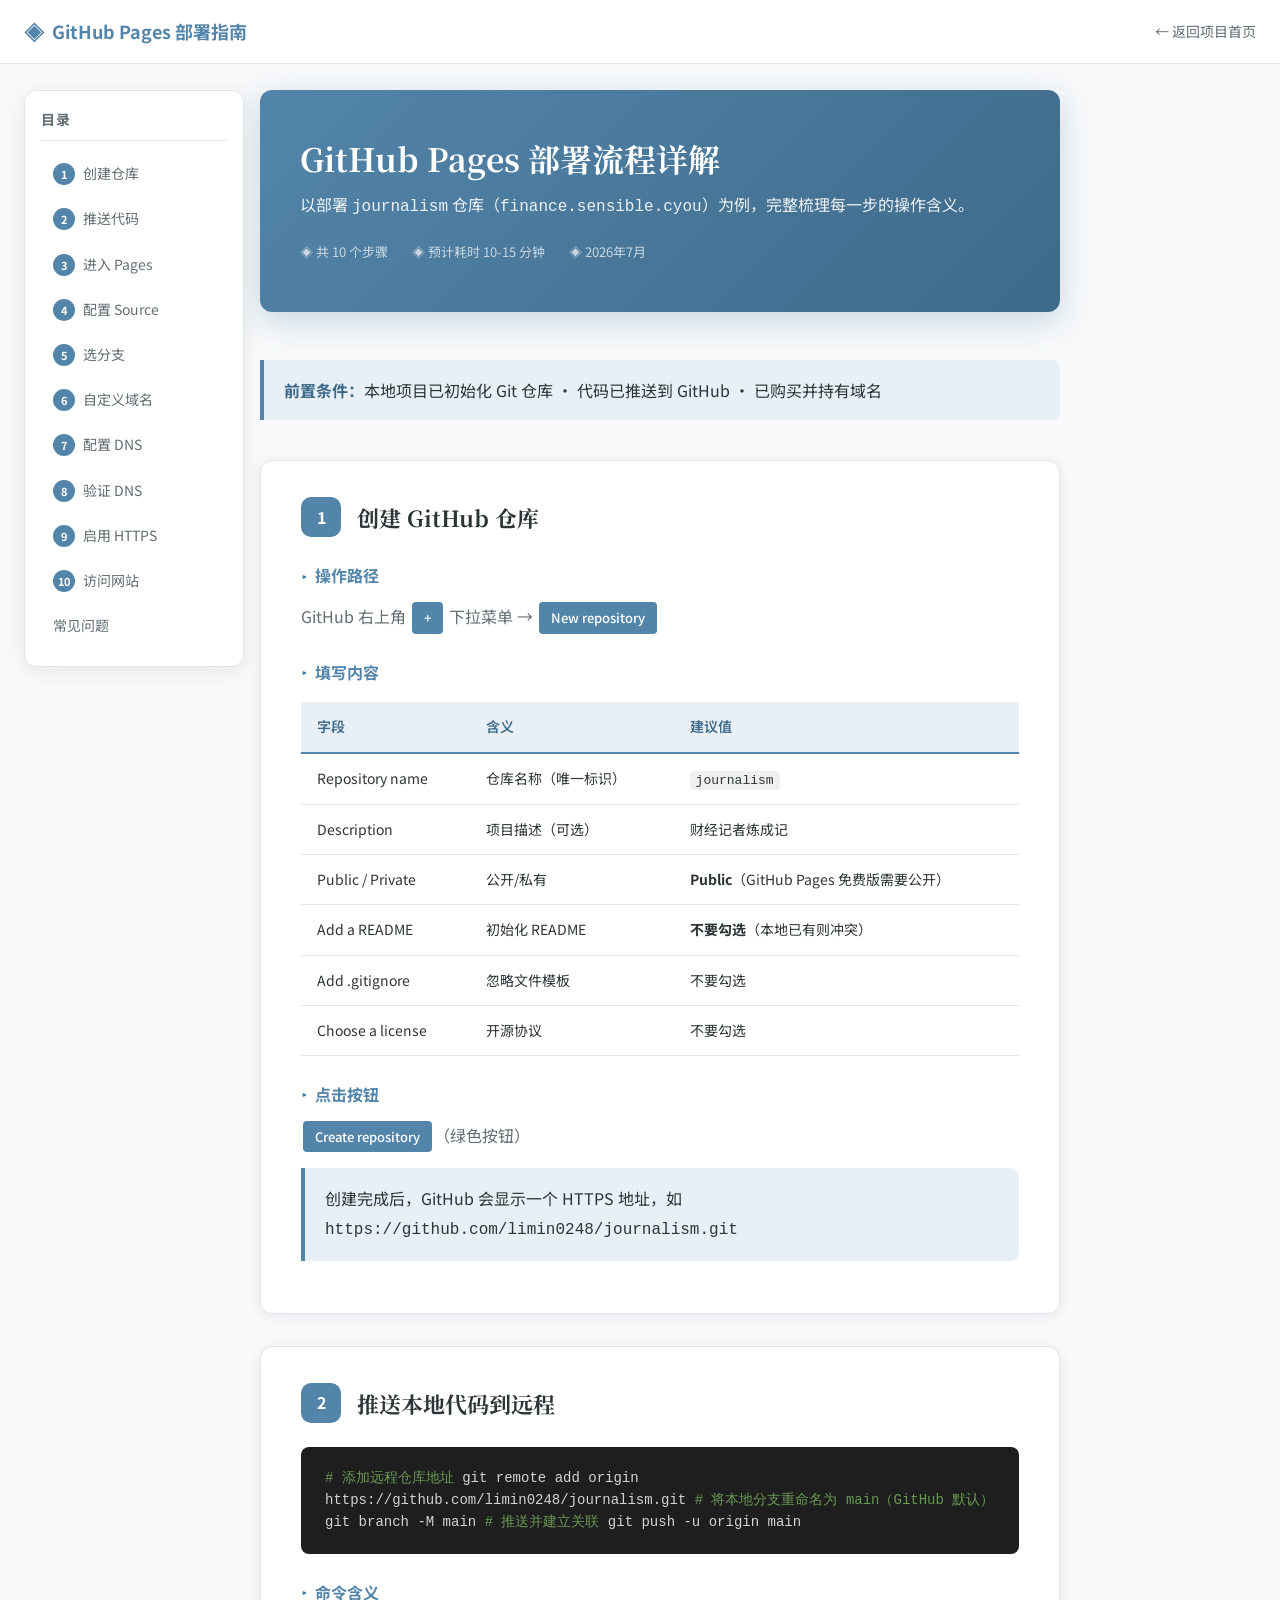
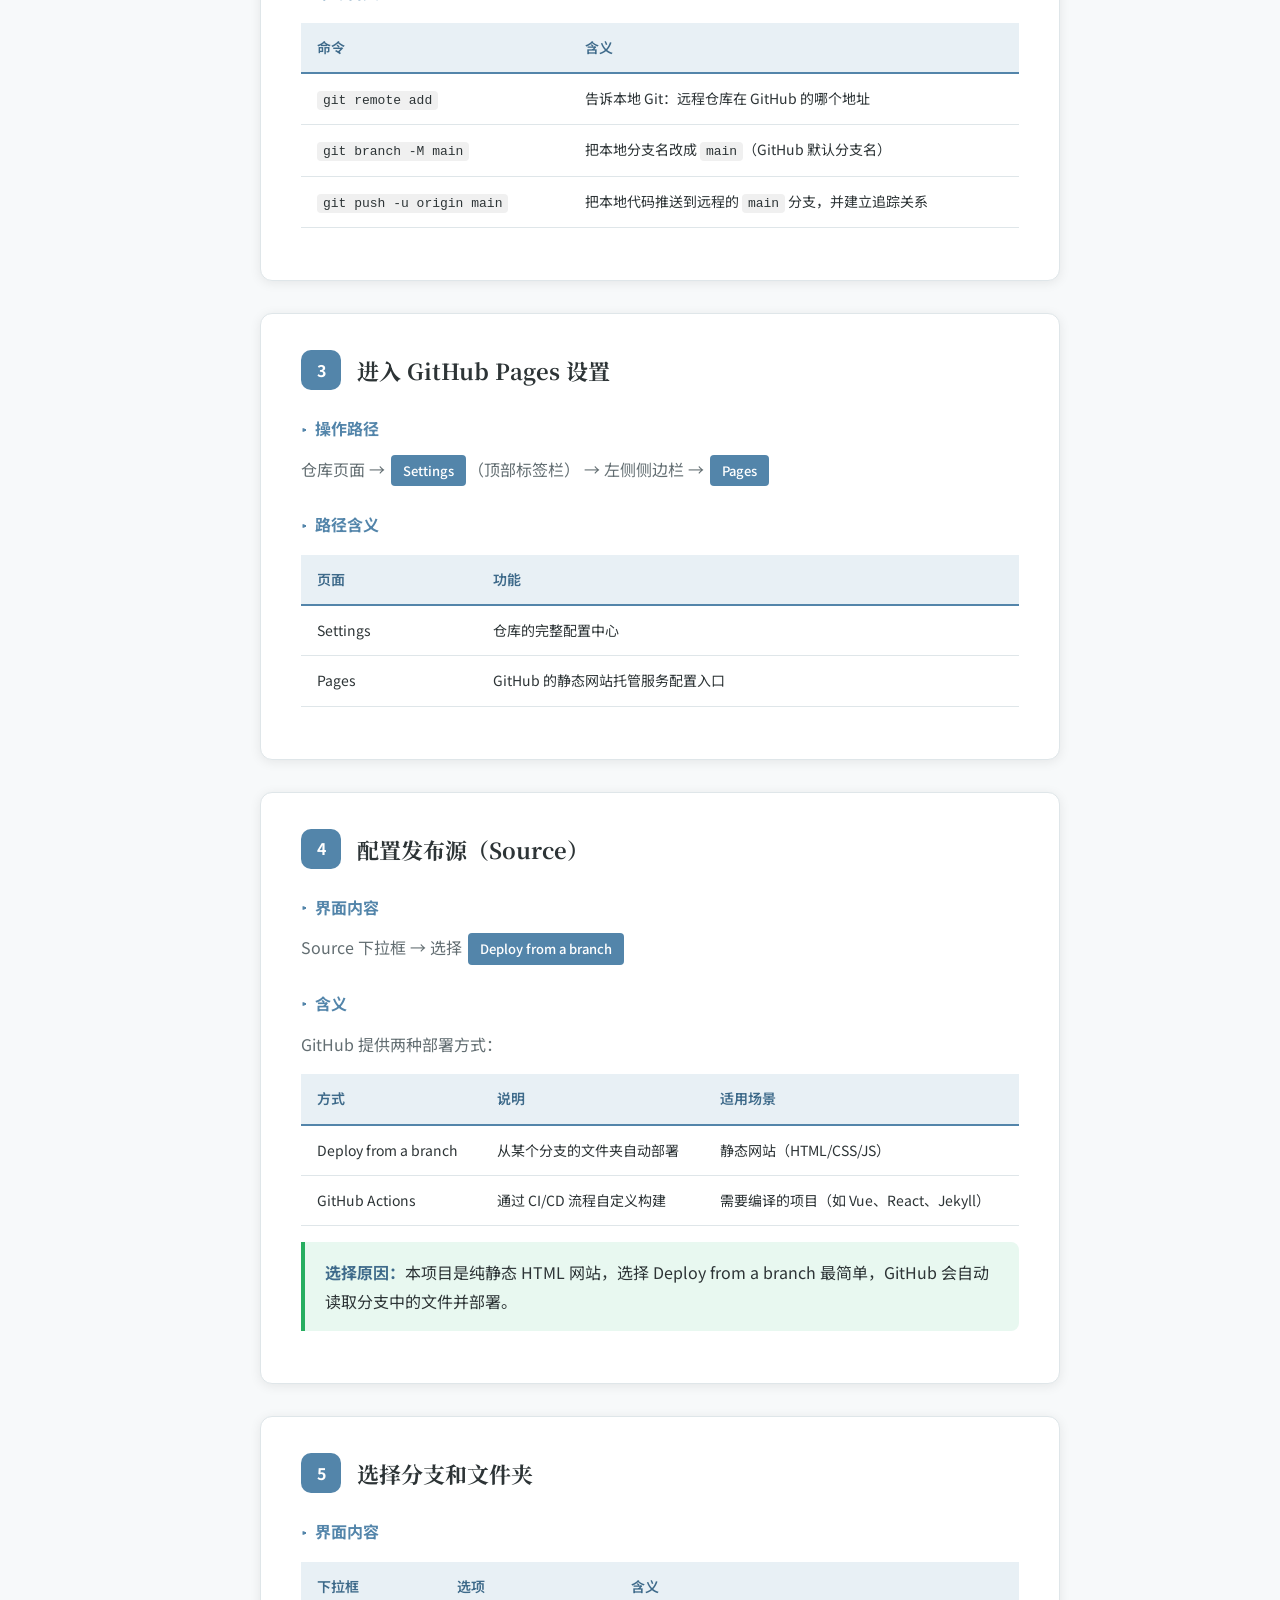
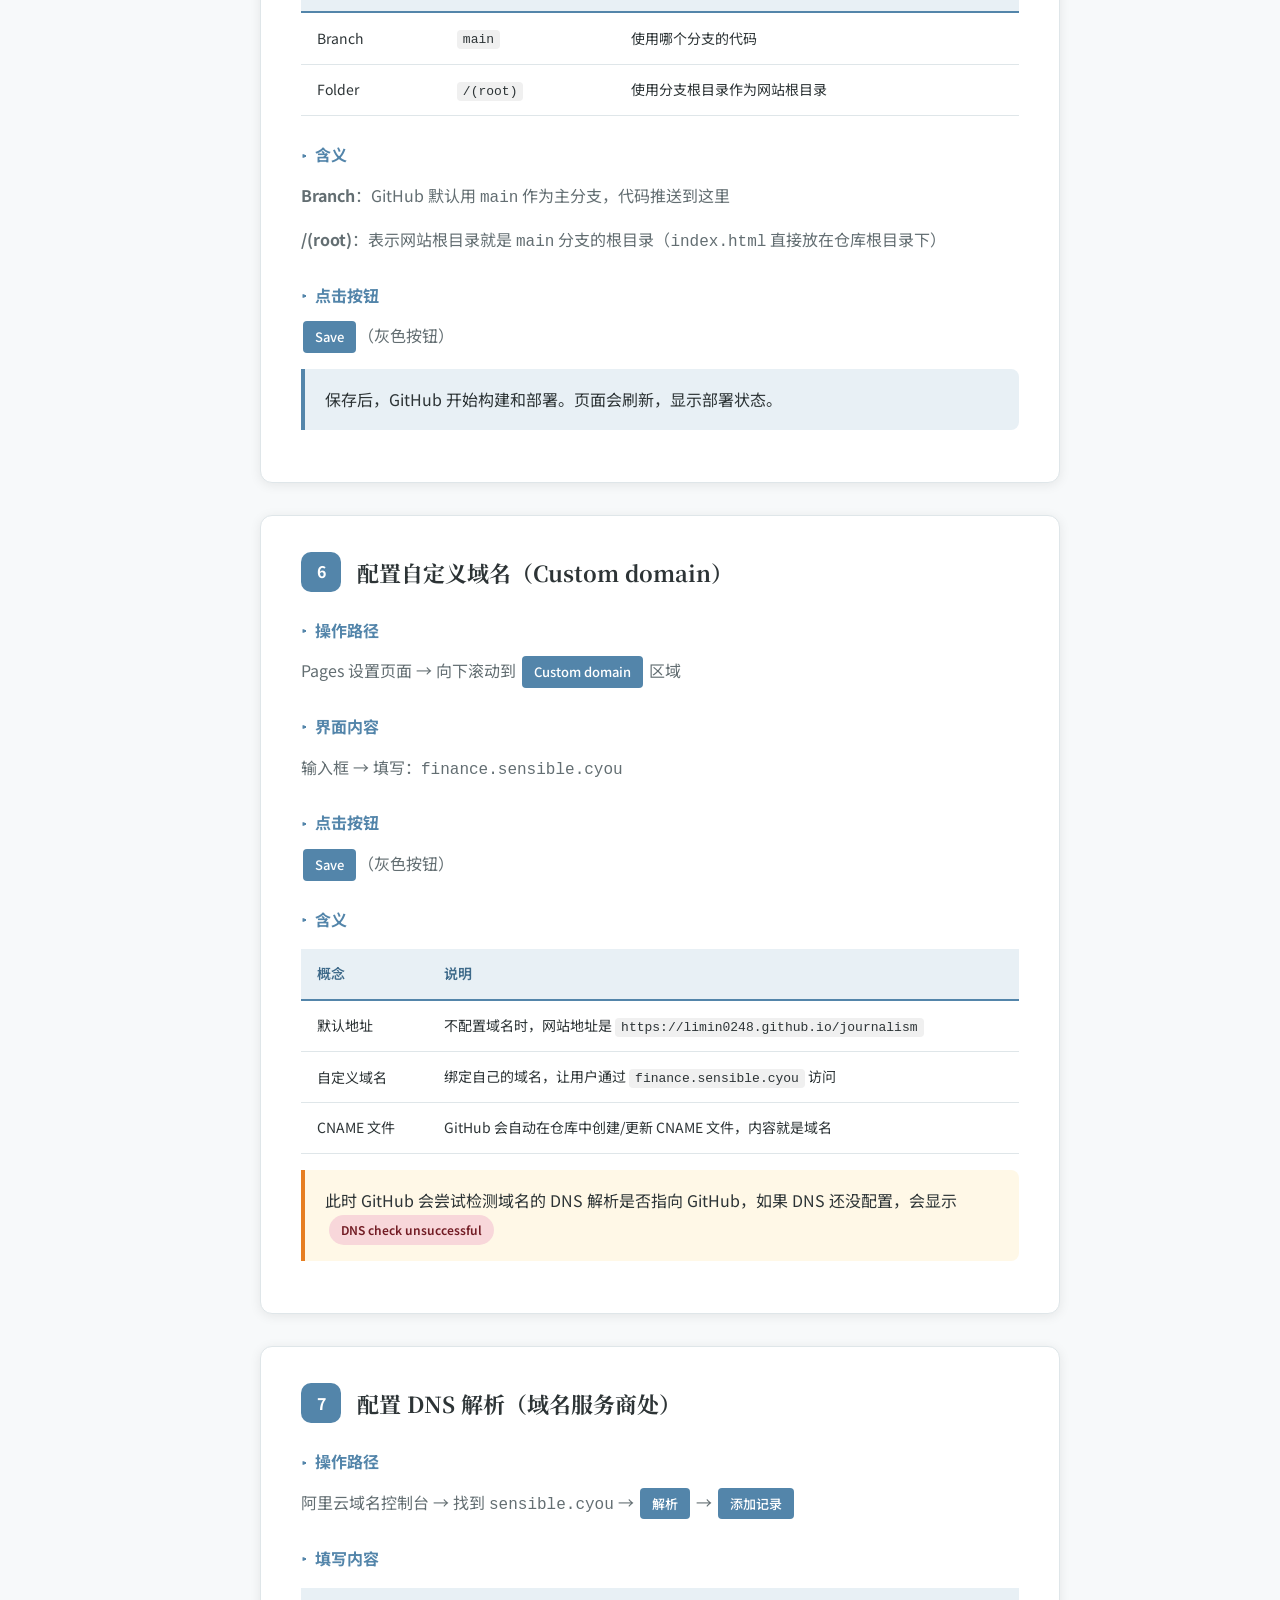
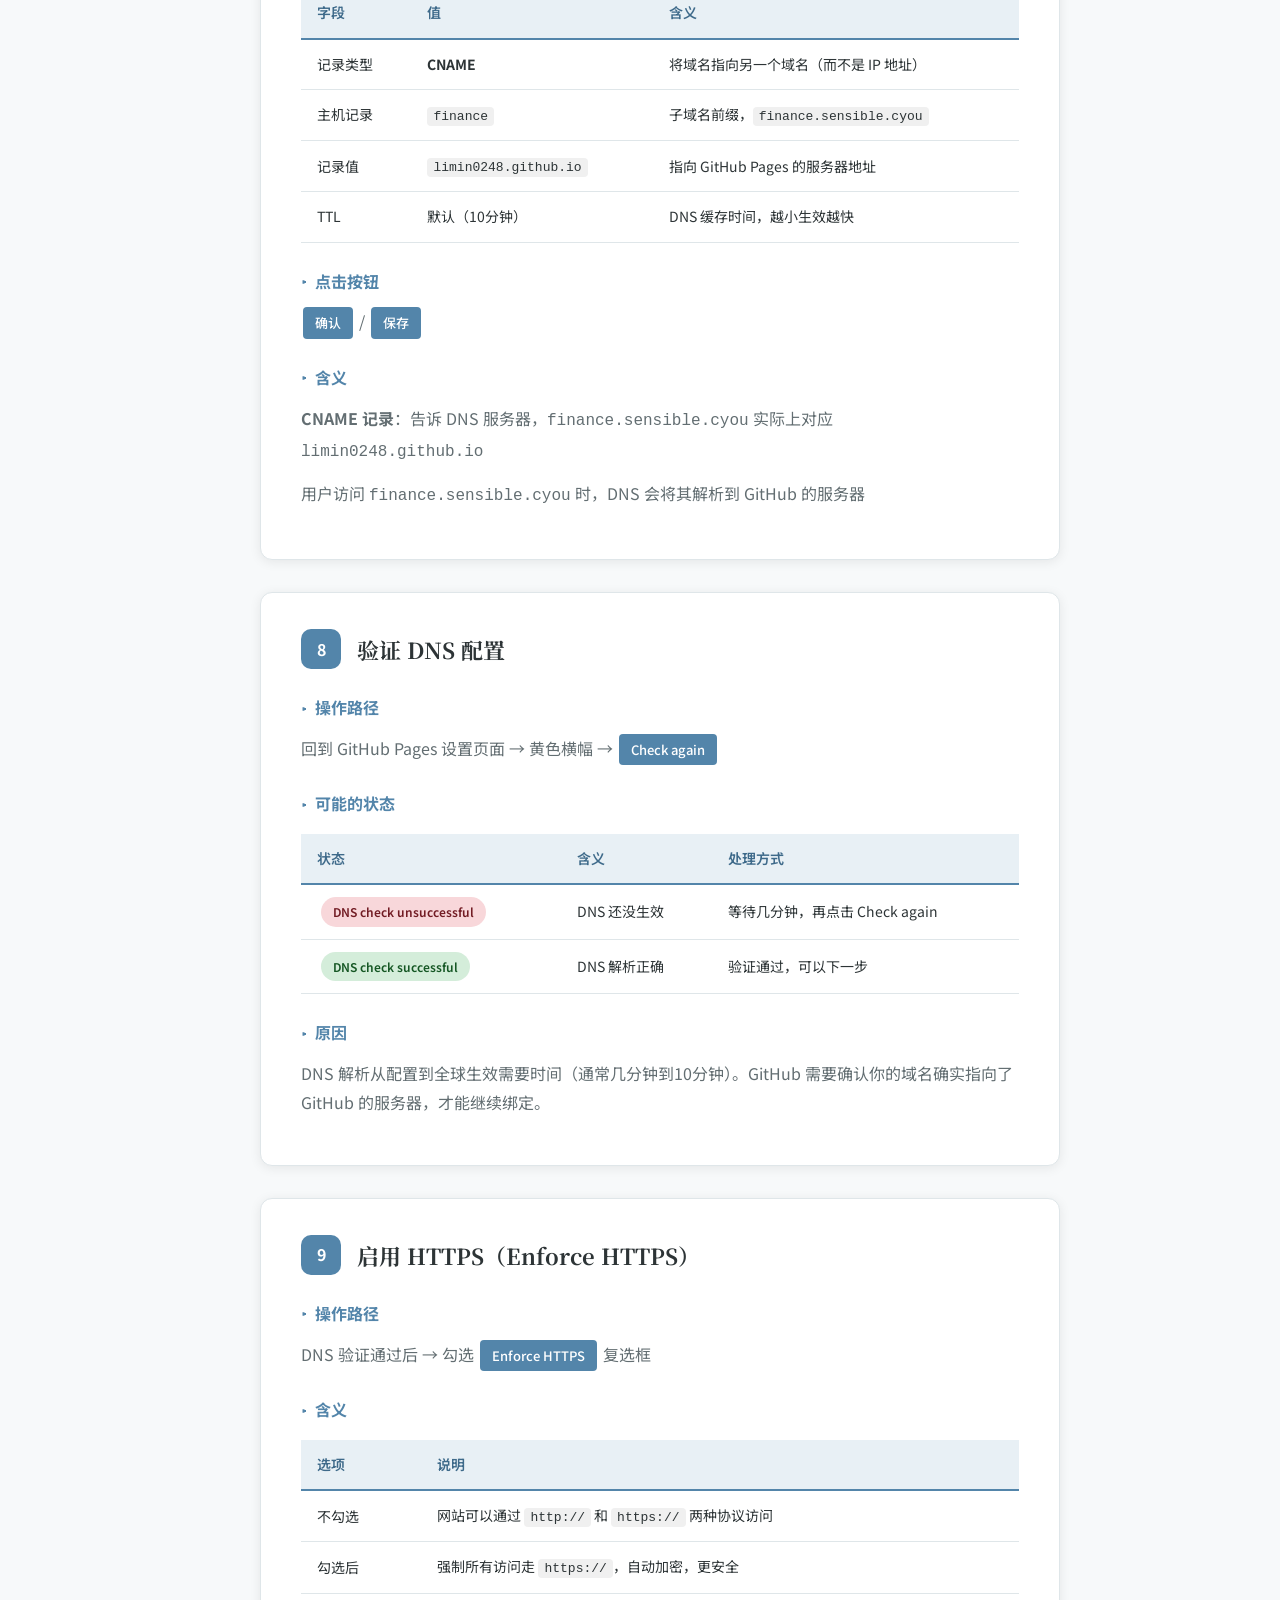
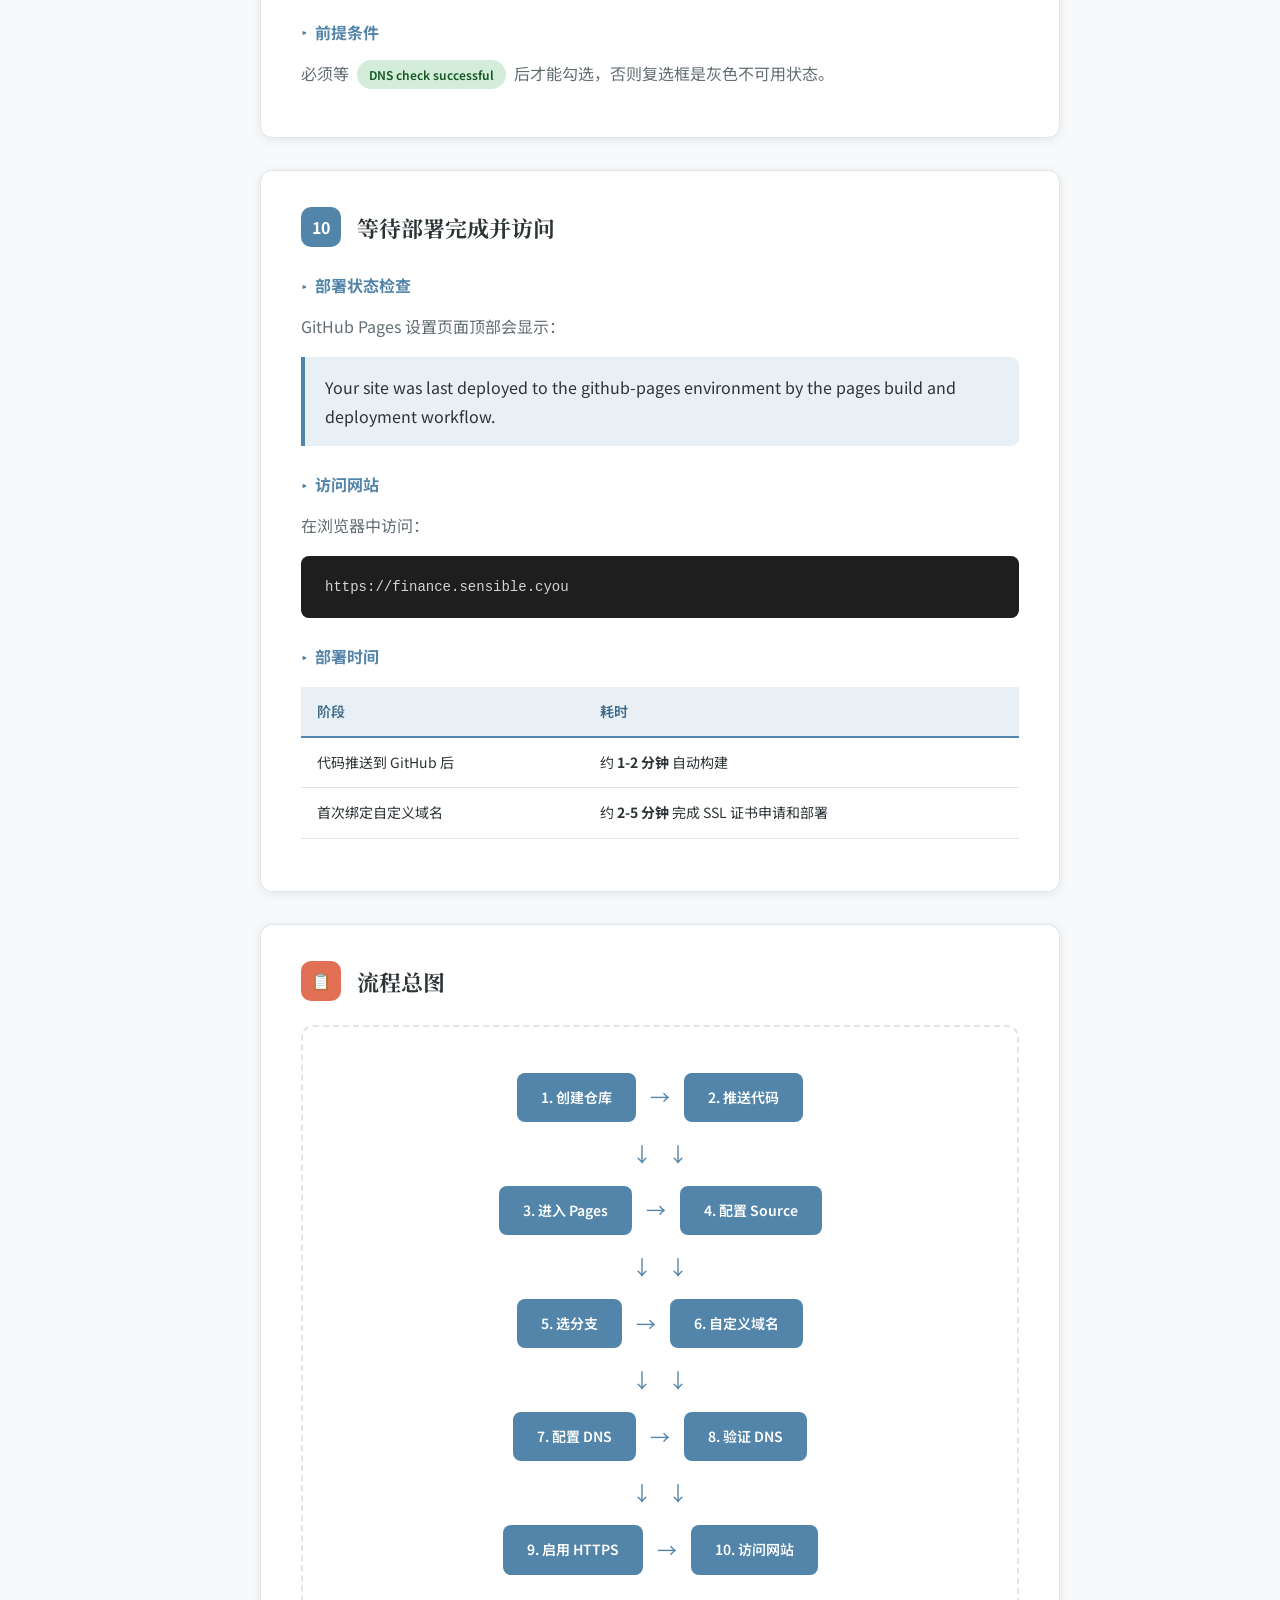
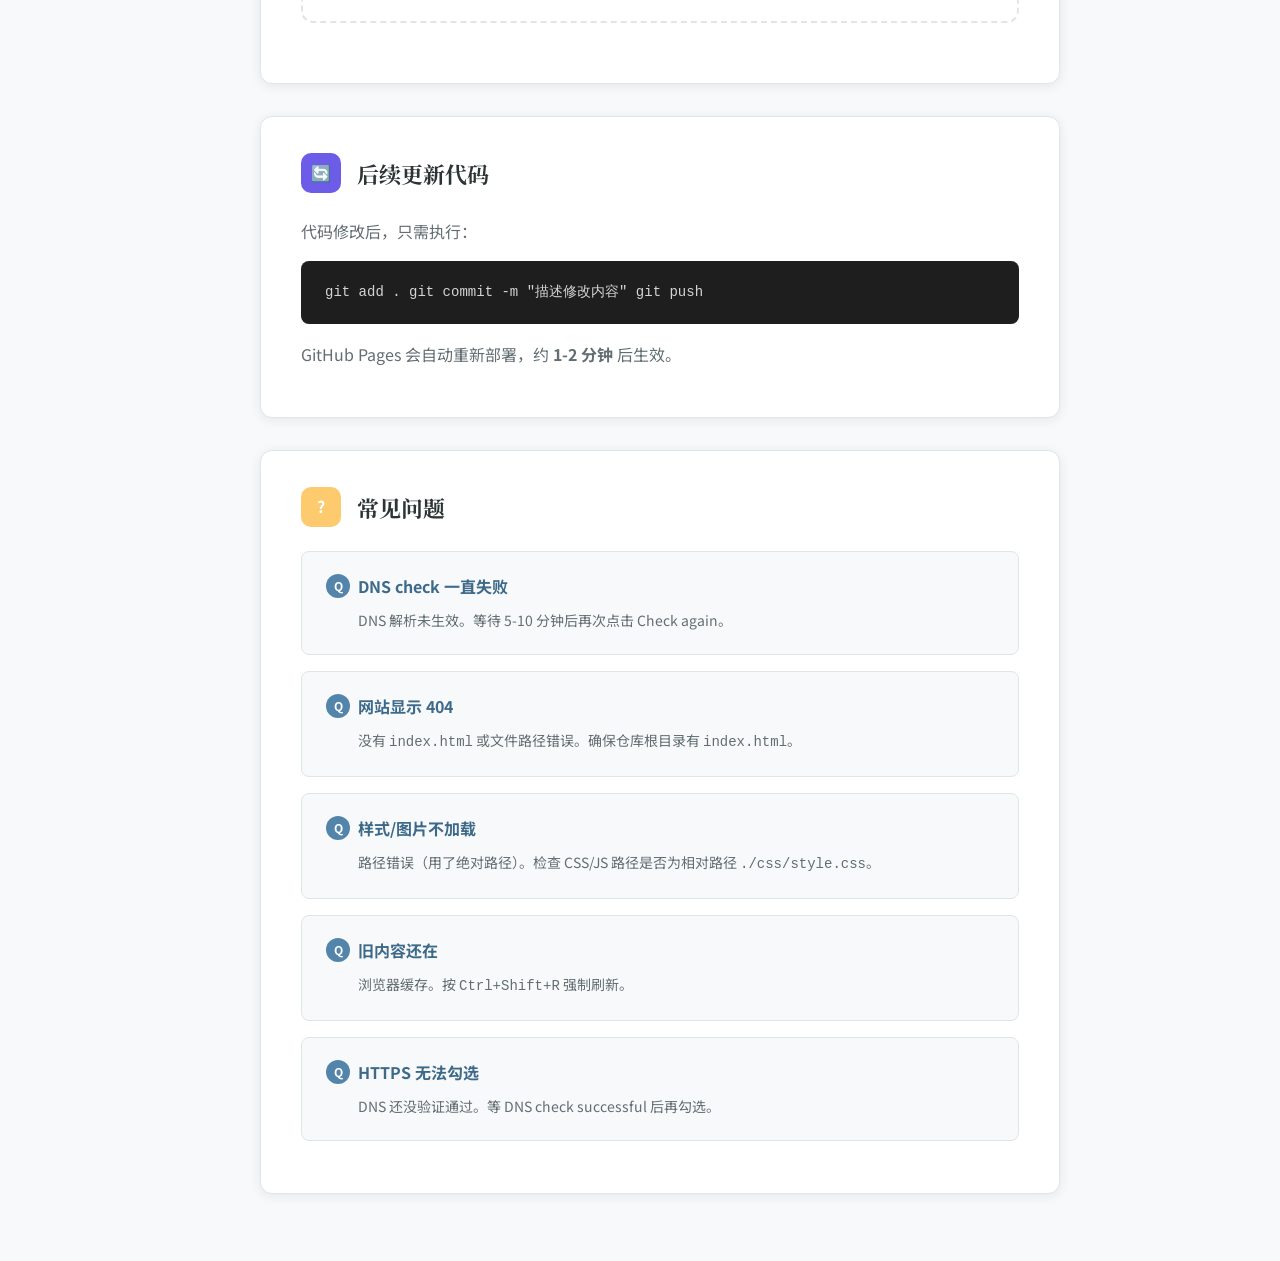
==== guide.html @ 45adc840 "docs: add interactive HTML deployment guide" ====
<!DOCTYPE html>
<html lang="zh-CN">
<head>
  <meta charset="UTF-8">
  <meta name="viewport" content="width=device-width, initial-scale=1.0">
  <title>GitHub Pages 部署指南 | 财经记者炼成记</title>
  <link rel="preconnect" href="https://fonts.googleapis.com">
  <link href="https://fonts.googleapis.com/css2?family=Noto+Serif+SC:wght@400;600;700&family=Noto+Sans+SC:wght@400;500;700&display=swap" rel="stylesheet">
  <style>
    :root {
      --primary: #5385aa;
      --primary-dark: #3e6a8a;
      --primary-light: #e8f0f5;
      --bg: #f7f9fa;
      --surface: #ffffff;
      --text: #2d3436;
      --text-light: #636e72;
      --border: #dfe6e9;
      --success: #27ae60;
      --warning: #e67e22;
      --danger: #e74c3c;
      --shadow: rgba(0, 0, 0, 0.08);
      --radius: 12px;
      --transition: 0.3s ease;
    }

    * { margin: 0; padding: 0; box-sizing: border-box; }

    html {
      scroll-behavior: smooth;
      scroll-padding-top: 90px;
    }

    body {
      font-family: 'Noto Sans SC', -apple-system, BlinkMacSystemFont, sans-serif;
      background-color: var(--bg);
      color: var(--text);
      line-height: 1.8;
      font-size: 16px;
    }

    /* 顶部导航 */
    .top-nav {
      position: fixed;
      top: 0; left: 0; right: 0;
      background: rgba(255,255,255,0.95);
      backdrop-filter: blur(10px);
      border-bottom: 1px solid var(--border);
      z-index: 1000;
      padding: 0 24px;
      height: 64px;
      display: flex;
      align-items: center;
      justify-content: space-between;
    }

    .top-nav .logo {
      font-weight: 700;
      font-size: 18px;
      color: var(--primary);
      text-decoration: none;
      display: flex;
      align-items: center;
      gap: 8px;
    }

    .top-nav .logo::before {
      content: "◈";
      font-size: 20px;
    }

    .top-nav .back-link {
      color: var(--text-light);
      text-decoration: none;
      font-size: 14px;
      transition: color var(--transition);
    }

    .top-nav .back-link:hover {
      color: var(--primary);
    }

    /* 侧边目录 */
    .toc {
      position: fixed;
      left: 24px;
      top: 90px;
      width: 220px;
      max-height: calc(100vh - 120px);
      overflow-y: auto;
      background: var(--surface);
      border: 1px solid var(--border);
      border-radius: var(--radius);
      padding: 16px;
      box-shadow: 0 4px 20px var(--shadow);
      z-index: 100;
    }

    .toc-title {
      font-size: 14px;
      font-weight: 700;
      color: var(--text-light);
      text-transform: uppercase;
      letter-spacing: 1px;
      margin-bottom: 12px;
      padding-bottom: 8px;
      border-bottom: 1px solid var(--border);
    }

    .toc a {
      display: block;
      padding: 8px 12px;
      border-radius: 6px;
      color: var(--text-light);
      text-decoration: none;
      font-size: 14px;
      transition: all var(--transition);
      margin-bottom: 4px;
    }

    .toc a:hover,
    .toc a.active {
      background: var(--primary-light);
      color: var(--primary);
    }

    .toc a .step-num {
      display: inline-block;
      width: 22px;
      height: 22px;
      line-height: 22px;
      text-align: center;
      background: var(--primary);
      color: white;
      border-radius: 50%;
      font-size: 11px;
      font-weight: 700;
      margin-right: 8px;
    }

    .toc a:hover .step-num,
    .toc a.active .step-num {
      background: var(--primary-dark);
    }

    /* 主内容区 */
    .main {
      margin-left: 260px;
      margin-right: 24px;
      padding-top: 90px;
      padding-bottom: 60px;
      max-width: 800px;
    }

    /* Hero */
    .hero {
      background: linear-gradient(135deg, var(--primary), var(--primary-dark));
      color: white;
      padding: 48px 40px;
      border-radius: var(--radius);
      margin-bottom: 48px;
      box-shadow: 0 8px 30px rgba(83, 133, 170, 0.3);
    }

    .hero h1 {
      font-family: 'Noto Serif SC', serif;
      font-size: 32px;
      font-weight: 700;
      margin-bottom: 12px;
      line-height: 1.3;
    }

    .hero .subtitle {
      font-size: 16px;
      opacity: 0.9;
      line-height: 1.6;
    }

    .hero .meta {
      margin-top: 20px;
      font-size: 13px;
      opacity: 0.7;
      display: flex;
      gap: 24px;
      flex-wrap: wrap;
    }

    .hero .meta span {
      display: flex;
      align-items: center;
      gap: 6px;
    }

    /* 步骤卡片 */
    .step-card {
      background: var(--surface);
      border: 1px solid var(--border);
      border-radius: var(--radius);
      padding: 36px 40px;
      margin-bottom: 32px;
      box-shadow: 0 2px 12px var(--shadow);
      transition: transform var(--transition), box-shadow var(--transition);
      scroll-margin-top: 90px;
    }

    .step-card:hover {
      transform: translateY(-2px);
      box-shadow: 0 8px 24px rgba(0,0,0,0.1);
    }

    .step-card .step-header {
      display: flex;
      align-items: flex-start;
      gap: 16px;
      margin-bottom: 24px;
    }

    .step-card .step-badge {
      width: 40px;
      height: 40px;
      background: var(--primary);
      color: white;
      border-radius: 10px;
      display: flex;
      align-items: center;
      justify-content: center;
      font-weight: 700;
      font-size: 16px;
      flex-shrink: 0;
    }

    .step-card h2 {
      font-family: 'Noto Serif SC', serif;
      font-size: 22px;
      font-weight: 700;
      color: var(--text);
      line-height: 1.4;
      padding-top: 6px;
    }

    .step-card h3 {
      font-size: 16px;
      font-weight: 700;
      color: var(--primary);
      margin: 24px 0 12px;
      display: flex;
      align-items: center;
      gap: 8px;
    }

    .step-card h3::before {
      content: "▸";
      color: var(--primary);
      font-size: 12px;
    }

    .step-card p {
      color: var(--text-light);
      margin-bottom: 12px;
    }

    /* 表格 */
    .data-table {
      width: 100%;
      border-collapse: collapse;
      margin: 16px 0;
      font-size: 14px;
    }

    .data-table th {
      background: var(--primary-light);
      color: var(--primary-dark);
      font-weight: 600;
      text-align: left;
      padding: 12px 16px;
      border-bottom: 2px solid var(--primary);
    }

    .data-table td {
      padding: 12px 16px;
      border-bottom: 1px solid var(--border);
      color: var(--text);
    }

    .data-table tr:hover td {
      background: var(--primary-light);
    }

    .data-table code {
      background: #f0f0f0;
      padding: 2px 6px;
      border-radius: 4px;
      font-size: 13px;
    }

    /* 代码块 */
    .code-block {
      background: #1e1e1e;
      color: #d4d4d4;
      padding: 20px 24px;
      border-radius: 8px;
      overflow-x: auto;
      font-family: 'SF Mono', 'Fira Code', monospace;
      font-size: 14px;
      line-height: 1.6;
      margin: 16px 0;
    }

    .code-block .comment {
      color: #6a9955;
    }

    /* 信息框 */
    .info-box {
      background: var(--primary-light);
      border-left: 4px solid var(--primary);
      padding: 16px 20px;
      border-radius: 0 8px 8px 0;
      margin: 16px 0;
      color: var(--text);
    }

    .info-box.warning {
      background: #fff8e7;
      border-left-color: var(--warning);
    }

    .info-box.success {
      background: #e8f8f0;
      border-left-color: var(--success);
    }

    .info-box strong {
      color: var(--primary-dark);
    }

    /* 流程图 */
    .flow-chart {
      background: var(--surface);
      border: 2px dashed var(--border);
      border-radius: var(--radius);
      padding: 32px;
      margin: 24px 0;
      text-align: center;
    }

    .flow-chart .flow-item {
      display: inline-flex;
      align-items: center;
      justify-content: center;
      background: var(--primary);
      color: white;
      padding: 12px 24px;
      border-radius: 8px;
      font-weight: 600;
      font-size: 14px;
      margin: 6px;
      position: relative;
    }

    .flow-chart .flow-arrow {
      color: var(--primary);
      font-size: 20px;
      margin: 0 8px;
    }

    .flow-chart .flow-row {
      display: flex;
      align-items: center;
      justify-content: center;
      flex-wrap: wrap;
      margin: 8px 0;
    }

    /* 点击按钮样式 */
    .btn-label {
      display: inline-block;
      background: var(--primary);
      color: white;
      padding: 4px 12px;
      border-radius: 4px;
      font-size: 13px;
      font-weight: 500;
      margin: 0 2px;
    }

    /* 状态标签 */
    .status-tag {
      display: inline-block;
      padding: 4px 12px;
      border-radius: 20px;
      font-size: 12px;
      font-weight: 600;
      margin: 0 4px;
    }

    .status-tag.success {
      background: #d4edda;
      color: #155724;
    }

    .status-tag.danger {
      background: #f8d7da;
      color: #721c24;
    }

    /* 常见问题 */
    .faq-grid {
      display: grid;
      gap: 16px;
      margin: 16px 0;
    }

    .faq-item {
      background: var(--bg);
      border: 1px solid var(--border);
      border-radius: 8px;
      padding: 20px 24px;
    }

    .faq-item .faq-q {
      font-weight: 700;
      color: var(--primary-dark);
      margin-bottom: 8px;
      display: flex;
      align-items: center;
      gap: 8px;
    }

    .faq-item .faq-q::before {
      content: "Q";
      background: var(--primary);
      color: white;
      width: 24px;
      height: 24px;
      border-radius: 50%;
      display: flex;
      align-items: center;
      justify-content: center;
      font-size: 12px;
      flex-shrink: 0;
    }

    .faq-item .faq-a {
      color: var(--text-light);
      font-size: 14px;
      padding-left: 32px;
    }

    /* 响应式 */
    @media (max-width: 1024px) {
      .toc { display: none; }
      .main { margin-left: 24px; }
    }

    @media (max-width: 640px) {
      .hero { padding: 32px 24px; }
      .hero h1 { font-size: 24px; }
      .step-card { padding: 24px 20px; }
      .main { margin-left: 16px; margin-right: 16px; }
    }

    /* 滚动动画 */
    .fade-in {
      opacity: 0;
      transform: translateY(20px);
      transition: opacity 0.6s ease, transform 0.6s ease;
    }

    .fade-in.visible {
      opacity: 1;
      transform: translateY(0);
    }
  </style>
</head>
<body>

  <!-- 顶部导航 -->
  <nav class="top-nav">
    <a href="index.html" class="logo">GitHub Pages 部署指南</a>
    <a href="index.html" class="back-link">← 返回项目首页</a>
  </nav>

  <!-- 侧边目录 -->
  <aside class="toc" id="toc">
    <div class="toc-title">目录</div>
    <a href="#step1" class="active"><span class="step-num">1</span>创建仓库</a>
    <a href="#step2"><span class="step-num">2</span>推送代码</a>
    <a href="#step3"><span class="step-num">3</span>进入 Pages</a>
    <a href="#step4"><span class="step-num">4</span>配置 Source</a>
    <a href="#step5"><span class="step-num">5</span>选分支</a>
    <a href="#step6"><span class="step-num">6</span>自定义域名</a>
    <a href="#step7"><span class="step-num">7</span>配置 DNS</a>
    <a href="#step8"><span class="step-num">8</span>验证 DNS</a>
    <a href="#step9"><span class="step-num">9</span>启用 HTTPS</a>
    <a href="#step10"><span class="step-num">10</span>访问网站</a>
    <a href="#faq">常见问题</a>
  </aside>

  <!-- 主内容 -->
  <main class="main">

    <!-- Hero -->
    <div class="hero">
      <h1>GitHub Pages 部署流程详解</h1>
      <p class="subtitle">以部署 <code>journalism</code> 仓库（<code>finance.sensible.cyou</code>）为例，完整梳理每一步的操作含义。</p>
      <div class="meta">
        <span>◈ 共 10 个步骤</span>
        <span>◈ 预计耗时 10-15 分钟</span>
        <span>◈ 2026年7月</span>
      </div>
    </div>

    <!-- 前置条件 -->
    <div class="info-box" style="margin-bottom: 40px;">
      <strong>前置条件：</strong>本地项目已初始化 Git 仓库 · 代码已推送到 GitHub · 已购买并持有域名
    </div>

    <!-- 步骤1 -->
    <section class="step-card" id="step1">
      <div class="step-header">
        <div class="step-badge">1</div>
        <h2>创建 GitHub 仓库</h2>
      </div>

      <h3>操作路径</h3>
      <p>GitHub 右上角 <span class="btn-label">+</span> 下拉菜单 → <span class="btn-label">New repository</span></p>

      <h3>填写内容</h3>
      <table class="data-table">
        <tr><th>字段</th><th>含义</th><th>建议值</th></tr>
        <tr><td>Repository name</td><td>仓库名称（唯一标识）</td><td><code>journalism</code></td></tr>
        <tr><td>Description</td><td>项目描述（可选）</td><td>财经记者炼成记</td></tr>
        <tr><td>Public / Private</td><td>公开/私有</td><td><strong>Public</strong>（GitHub Pages 免费版需要公开）</td></tr>
        <tr><td>Add a README</td><td>初始化 README</td><td><strong>不要勾选</strong>（本地已有则冲突）</td></tr>
        <tr><td>Add .gitignore</td><td>忽略文件模板</td><td>不要勾选</td></tr>
        <tr><td>Choose a license</td><td>开源协议</td><td>不要勾选</td></tr>
      </table>

      <h3>点击按钮</h3>
      <p><span class="btn-label">Create repository</span>（绿色按钮）</p>
      <div class="info-box">创建完成后，GitHub 会显示一个 HTTPS 地址，如 <code>https://github.com/limin0248/journalism.git</code></div>
    </section>

    <!-- 步骤2 -->
    <section class="step-card" id="step2">
      <div class="step-header">
        <div class="step-badge">2</div>
        <h2>推送本地代码到远程</h2>
      </div>

      <div class="code-block">
<span class="comment"># 添加远程仓库地址</span>
git remote add origin https://github.com/limin0248/journalism.git

<span class="comment"># 将本地分支重命名为 main（GitHub 默认）</span>
git branch -M main

<span class="comment"># 推送并建立关联</span>
git push -u origin main</div>

      <h3>命令含义</h3>
      <table class="data-table">
        <tr><th>命令</th><th>含义</th></tr>
        <tr><td><code>git remote add</code></td><td>告诉本地 Git：远程仓库在 GitHub 的哪个地址</td></tr>
        <tr><td><code>git branch -M main</code></td><td>把本地分支名改成 <code>main</code>（GitHub 默认分支名）</td></tr>
        <tr><td><code>git push -u origin main</code></td><td>把本地代码推送到远程的 <code>main</code> 分支，并建立追踪关系</td></tr>
      </table>
    </section>

    <!-- 步骤3 -->
    <section class="step-card" id="step3">
      <div class="step-header">
        <div class="step-badge">3</div>
        <h2>进入 GitHub Pages 设置</h2>
      </div>

      <h3>操作路径</h3>
      <p>仓库页面 → <span class="btn-label">Settings</span>（顶部标签栏） → 左侧侧边栏 → <span class="btn-label">Pages</span></p>

      <h3>路径含义</h3>
      <table class="data-table">
        <tr><th>页面</th><th>功能</th></tr>
        <tr><td>Settings</td><td>仓库的完整配置中心</td></tr>
        <tr><td>Pages</td><td>GitHub 的静态网站托管服务配置入口</td></tr>
      </table>
    </section>

    <!-- 步骤4 -->
    <section class="step-card" id="step4">
      <div class="step-header">
        <div class="step-badge">4</div>
        <h2>配置发布源（Source）</h2>
      </div>

      <h3>界面内容</h3>
      <p>Source 下拉框 → 选择 <span class="btn-label">Deploy from a branch</span></p>

      <h3>含义</h3>
      <p>GitHub 提供两种部署方式：</p>
      <table class="data-table">
        <tr><th>方式</th><th>说明</th><th>适用场景</th></tr>
        <tr><td>Deploy from a branch</td><td>从某个分支的文件夹自动部署</td><td>静态网站（HTML/CSS/JS）</td></tr>
        <tr><td>GitHub Actions</td><td>通过 CI/CD 流程自定义构建</td><td>需要编译的项目（如 Vue、React、Jekyll）</td></tr>
      </table>

      <div class="info-box success">
        <strong>选择原因：</strong>本项目是纯静态 HTML 网站，选择 Deploy from a branch 最简单，GitHub 会自动读取分支中的文件并部署。
      </div>
    </section>

    <!-- 步骤5 -->
    <section class="step-card" id="step5">
      <div class="step-header">
        <div class="step-badge">5</div>
        <h2>选择分支和文件夹</h2>
      </div>

      <h3>界面内容</h3>
      <table class="data-table">
        <tr><th>下拉框</th><th>选项</th><th>含义</th></tr>
        <tr><td>Branch</td><td><code>main</code></td><td>使用哪个分支的代码</td></tr>
        <tr><td>Folder</td><td><code>/(root)</code></td><td>使用分支根目录作为网站根目录</td></tr>
      </table>

      <h3>含义</h3>
      <p><strong>Branch</strong>：GitHub 默认用 <code>main</code> 作为主分支，代码推送到这里</p>
      <p><strong>/(root)</strong>：表示网站根目录就是 <code>main</code> 分支的根目录（<code>index.html</code> 直接放在仓库根目录下）</p>

      <h3>点击按钮</h3>
      <p><span class="btn-label">Save</span>（灰色按钮）</p>
      <div class="info-box">保存后，GitHub 开始构建和部署。页面会刷新，显示部署状态。</div>
    </section>

    <!-- 步骤6 -->
    <section class="step-card" id="step6">
      <div class="step-header">
        <div class="step-badge">6</div>
        <h2>配置自定义域名（Custom domain）</h2>
      </div>

      <h3>操作路径</h3>
      <p>Pages 设置页面 → 向下滚动到 <span class="btn-label">Custom domain</span> 区域</p>

      <h3>界面内容</h3>
      <p>输入框 → 填写：<code>finance.sensible.cyou</code></p>

      <h3>点击按钮</h3>
      <p><span class="btn-label">Save</span>（灰色按钮）</p>

      <h3>含义</h3>
      <table class="data-table">
        <tr><th>概念</th><th>说明</th></tr>
        <tr><td>默认地址</td><td>不配置域名时，网站地址是 <code>https://limin0248.github.io/journalism</code></td></tr>
        <tr><td>自定义域名</td><td>绑定自己的域名，让用户通过 <code>finance.sensible.cyou</code> 访问</td></tr>
        <tr><td>CNAME 文件</td><td>GitHub 会自动在仓库中创建/更新 CNAME 文件，内容就是域名</td></tr>
      </table>

      <div class="info-box warning">
        此时 GitHub 会尝试检测域名的 DNS 解析是否指向 GitHub，如果 DNS 还没配置，会显示 <span class="status-tag danger">DNS check unsuccessful</span>
      </div>
    </section>

    <!-- 步骤7 -->
    <section class="step-card" id="step7">
      <div class="step-header">
        <div class="step-badge">7</div>
        <h2>配置 DNS 解析（域名服务商处）</h2>
      </div>

      <h3>操作路径</h3>
      <p>阿里云域名控制台 → 找到 <code>sensible.cyou</code> → <span class="btn-label">解析</span> → <span class="btn-label">添加记录</span></p>

      <h3>填写内容</h3>
      <table class="data-table">
        <tr><th>字段</th><th>值</th><th>含义</th></tr>
        <tr><td>记录类型</td><td><strong>CNAME</strong></td><td>将域名指向另一个域名（而不是 IP 地址）</td></tr>
        <tr><td>主机记录</td><td><code>finance</code></td><td>子域名前缀，<code>finance.sensible.cyou</code></td></tr>
        <tr><td>记录值</td><td><code>limin0248.github.io</code></td><td>指向 GitHub Pages 的服务器地址</td></tr>
        <tr><td>TTL</td><td>默认（10分钟）</td><td>DNS 缓存时间，越小生效越快</td></tr>
      </table>

      <h3>点击按钮</h3>
      <p><span class="btn-label">确认</span> / <span class="btn-label">保存</span></p>

      <h3>含义</h3>
      <p><strong>CNAME 记录</strong>：告诉 DNS 服务器，<code>finance.sensible.cyou</code> 实际上对应 <code>limin0248.github.io</code></p>
      <p>用户访问 <code>finance.sensible.cyou</code> 时，DNS 会将其解析到 GitHub 的服务器</p>
    </section>

    <!-- 步骤8 -->
    <section class="step-card" id="step8">
      <div class="step-header">
        <div class="step-badge">8</div>
        <h2>验证 DNS 配置</h2>
      </div>

      <h3>操作路径</h3>
      <p>回到 GitHub Pages 设置页面 → 黄色横幅 → <span class="btn-label">Check again</span></p>

      <h3>可能的状态</h3>
      <table class="data-table">
        <tr><th>状态</th><th>含义</th><th>处理方式</th></tr>
        <tr><td><span class="status-tag danger">DNS check unsuccessful</span></td><td>DNS 还没生效</td><td>等待几分钟，再点击 Check again</td></tr>
        <tr><td><span class="status-tag success">DNS check successful</span></td><td>DNS 解析正确</td><td>验证通过，可以下一步</td></tr>
      </table>

      <h3>原因</h3>
      <p>DNS 解析从配置到全球生效需要时间（通常几分钟到10分钟）。GitHub 需要确认你的域名确实指向了 GitHub 的服务器，才能继续绑定。</p>
    </section>

    <!-- 步骤9 -->
    <section class="step-card" id="step9">
      <div class="step-header">
        <div class="step-badge">9</div>
        <h2>启用 HTTPS（Enforce HTTPS）</h2>
      </div>

      <h3>操作路径</h3>
      <p>DNS 验证通过后 → 勾选 <span class="btn-label">Enforce HTTPS</span> 复选框</p>

      <h3>含义</h3>
      <table class="data-table">
        <tr><th>选项</th><th>说明</th></tr>
        <tr><td>不勾选</td><td>网站可以通过 <code>http://</code> 和 <code>https://</code> 两种协议访问</td></tr>
        <tr><td>勾选后</td><td>强制所有访问走 <code>https://</code>，自动加密，更安全</td></tr>
      </table>

      <h3>前提条件</h3>
      <p>必须等 <span class="status-tag success">DNS check successful</span> 后才能勾选，否则复选框是灰色不可用状态。</p>
    </section>

    <!-- 步骤10 -->
    <section class="step-card" id="step10">
      <div class="step-header">
        <div class="step-badge">10</div>
        <h2>等待部署完成并访问</h2>
      </div>

      <h3>部署状态检查</h3>
      <p>GitHub Pages 设置页面顶部会显示：</p>
      <div class="info-box">Your site was last deployed to the github-pages environment by the pages build and deployment workflow.</div>

      <h3>访问网站</h3>
      <p>在浏览器中访问：</p>
      <div class="code-block">https://finance.sensible.cyou</div>

      <h3>部署时间</h3>
      <table class="data-table">
        <tr><th>阶段</th><th>耗时</th></tr>
        <tr><td>代码推送到 GitHub 后</td><td>约 <strong>1-2 分钟</strong> 自动构建</td></tr>
        <tr><td>首次绑定自定义域名</td><td>约 <strong>2-5 分钟</strong> 完成 SSL 证书申请和部署</td></tr>
      </table>
    </section>

    <!-- 流程总图 -->
    <section class="step-card" id="flow">
      <div class="step-header">
        <div class="step-badge" style="background: #e17055;">📋</div>
        <h2>流程总图</h2>
      </div>

      <div class="flow-chart">
        <div class="flow-row">
          <div class="flow-item">1. 创建仓库</div>
          <span class="flow-arrow">→</span>
          <div class="flow-item">2. 推送代码</div>
        </div>
        <div class="flow-row">
          <span class="flow-arrow">↓</span>
          <span></span>
          <span class="flow-arrow">↓</span>
        </div>
        <div class="flow-row">
          <div class="flow-item">3. 进入 Pages</div>
          <span class="flow-arrow">→</span>
          <div class="flow-item">4. 配置 Source</div>
        </div>
        <div class="flow-row">
          <span class="flow-arrow">↓</span>
          <span></span>
          <span class="flow-arrow">↓</span>
        </div>
        <div class="flow-row">
          <div class="flow-item">5. 选分支</div>
          <span class="flow-arrow">→</span>
          <div class="flow-item">6. 自定义域名</div>
        </div>
        <div class="flow-row">
          <span class="flow-arrow">↓</span>
          <span></span>
          <span class="flow-arrow">↓</span>
        </div>
        <div class="flow-row">
          <div class="flow-item">7. 配置 DNS</div>
          <span class="flow-arrow">→</span>
          <div class="flow-item">8. 验证 DNS</div>
        </div>
        <div class="flow-row">
          <span class="flow-arrow">↓</span>
          <span></span>
          <span class="flow-arrow">↓</span>
        </div>
        <div class="flow-row">
          <div class="flow-item">9. 启用 HTTPS</div>
          <span class="flow-arrow">→</span>
          <div class="flow-item">10. 访问网站</div>
        </div>
      </div>
    </section>

    <!-- 后续更新 -->
    <section class="step-card" id="update">
      <div class="step-header">
        <div class="step-badge" style="background: #6c5ce7;">🔄</div>
        <h2>后续更新代码</h2>
      </div>
      <p>代码修改后，只需执行：</p>
      <div class="code-block">git add .
git commit -m "描述修改内容"
git push</div>
      <p>GitHub Pages 会自动重新部署，约 <strong>1-2 分钟</strong> 后生效。</p>
    </section>

    <!-- FAQ -->
    <section class="step-card" id="faq">
      <div class="step-header">
        <div class="step-badge" style="background: #fdcb6e;">?</div>
        <h2>常见问题</h2>
      </div>

      <div class="faq-grid">
        <div class="faq-item">
          <div class="faq-q">DNS check 一直失败</div>
          <div class="faq-a">DNS 解析未生效。等待 5-10 分钟后再次点击 Check again。</div>
        </div>
        <div class="faq-item">
          <div class="faq-q">网站显示 404</div>
          <div class="faq-a">没有 <code>index.html</code> 或文件路径错误。确保仓库根目录有 <code>index.html</code>。</div>
        </div>
        <div class="faq-item">
          <div class="faq-q">样式/图片不加载</div>
          <div class="faq-a">路径错误（用了绝对路径）。检查 CSS/JS 路径是否为相对路径 <code>./css/style.css</code>。</div>
        </div>
        <div class="faq-item">
          <div class="faq-q">旧内容还在</div>
          <div class="faq-a">浏览器缓存。按 <code>Ctrl+Shift+R</code> 强制刷新。</div>
        </div>
        <div class="faq-item">
          <div class="faq-q">HTTPS 无法勾选</div>
          <div class="faq-a">DNS 还没验证通过。等 DNS check successful 后再勾选。</div>
        </div>
      </div>
    </section>

  </main>

  <script>
    // 目录高亮
    const tocLinks = document.querySelectorAll('.toc a');
    const sections = document.querySelectorAll('.step-card');

    function updateActive() {
      let current = '';
      const scrollPos = window.scrollY + 120;
      sections.forEach(section => {
        if (scrollPos >= section.offsetTop) {
          current = section.getAttribute('id');
        }
      });
      tocLinks.forEach(link => {
        link.classList.toggle('active', link.getAttribute('href') === '#' + current);
      });
    }

    window.addEventListener('scroll', updateActive);
    updateActive();

    // 淡入动画
    const observer = new IntersectionObserver(entries => {
      entries.forEach(entry => {
        if (entry.isIntersecting) entry.target.classList.add('visible');
      });
    }, { threshold: 0.1 });

    document.querySelectorAll('.step-card').forEach(el => {
      el.classList.add('fade-in');
      observer.observe(el);
    });
  </script>
</body>
</html>
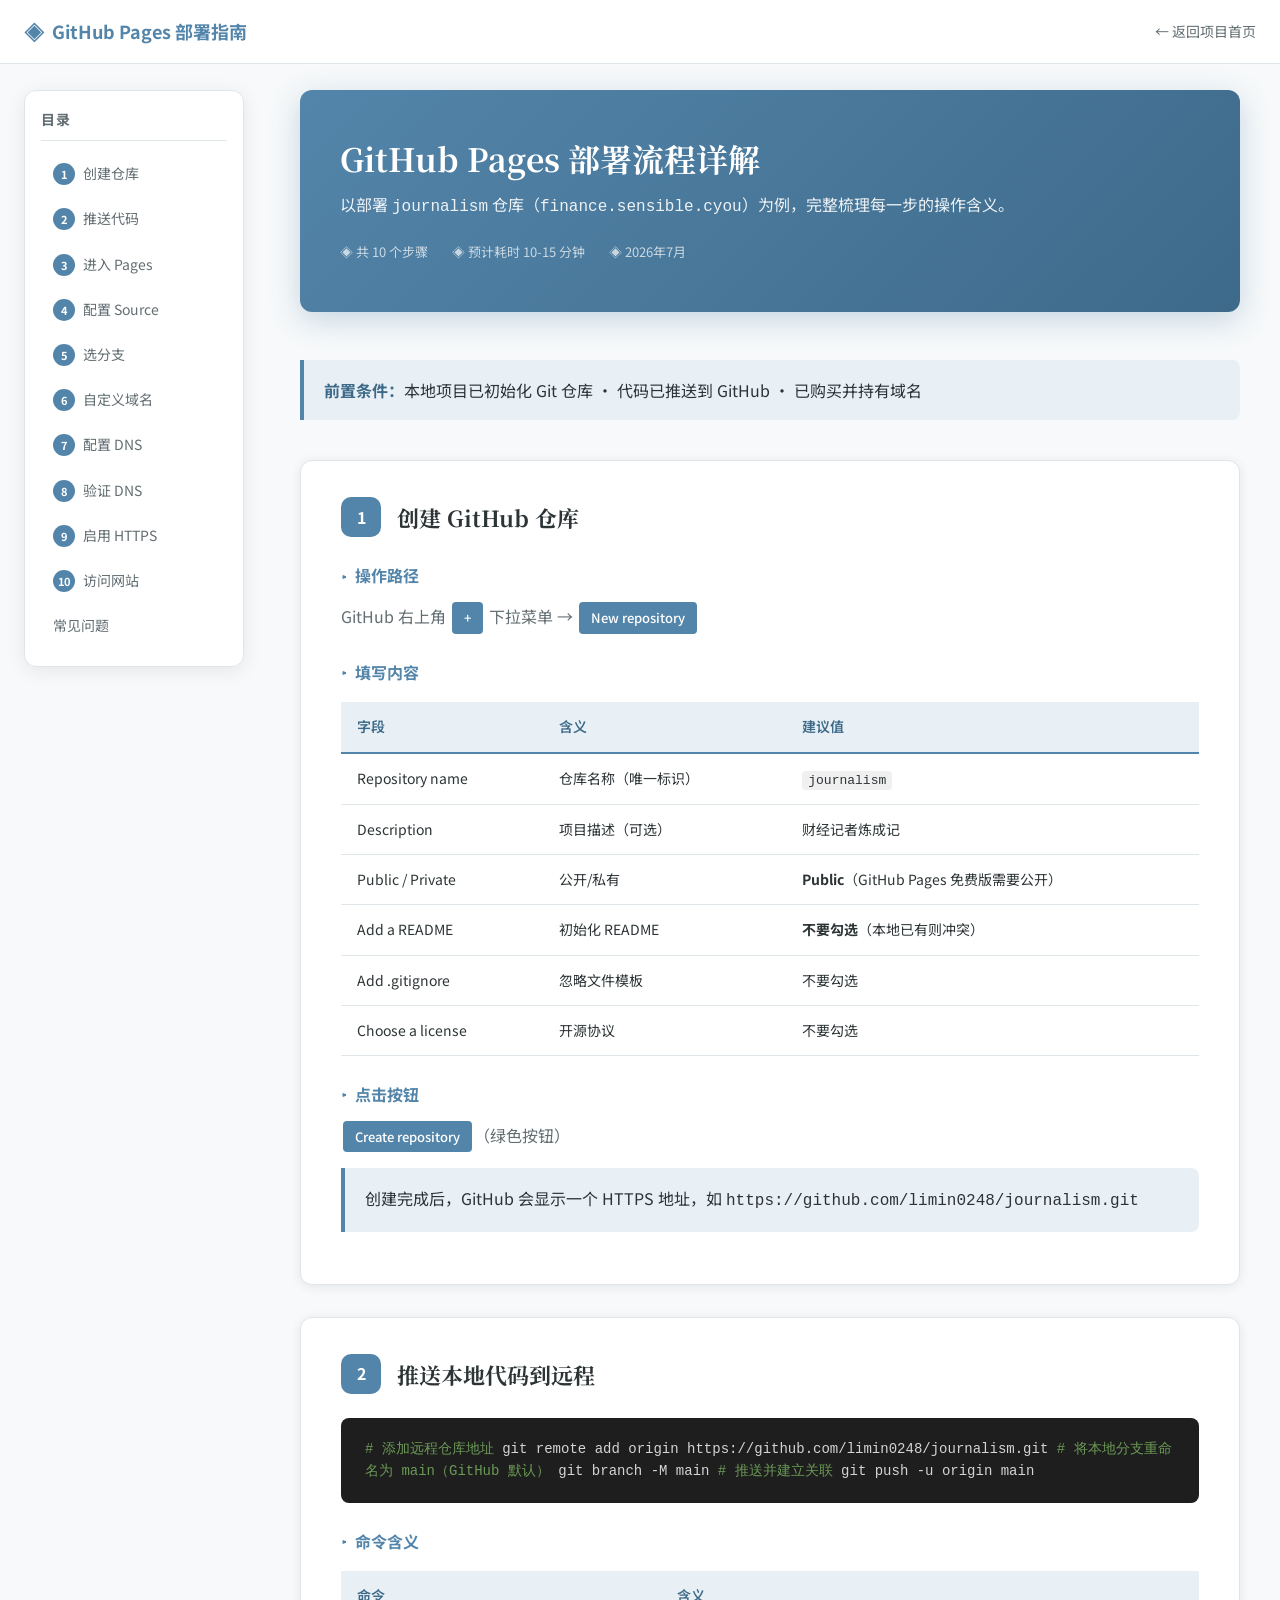
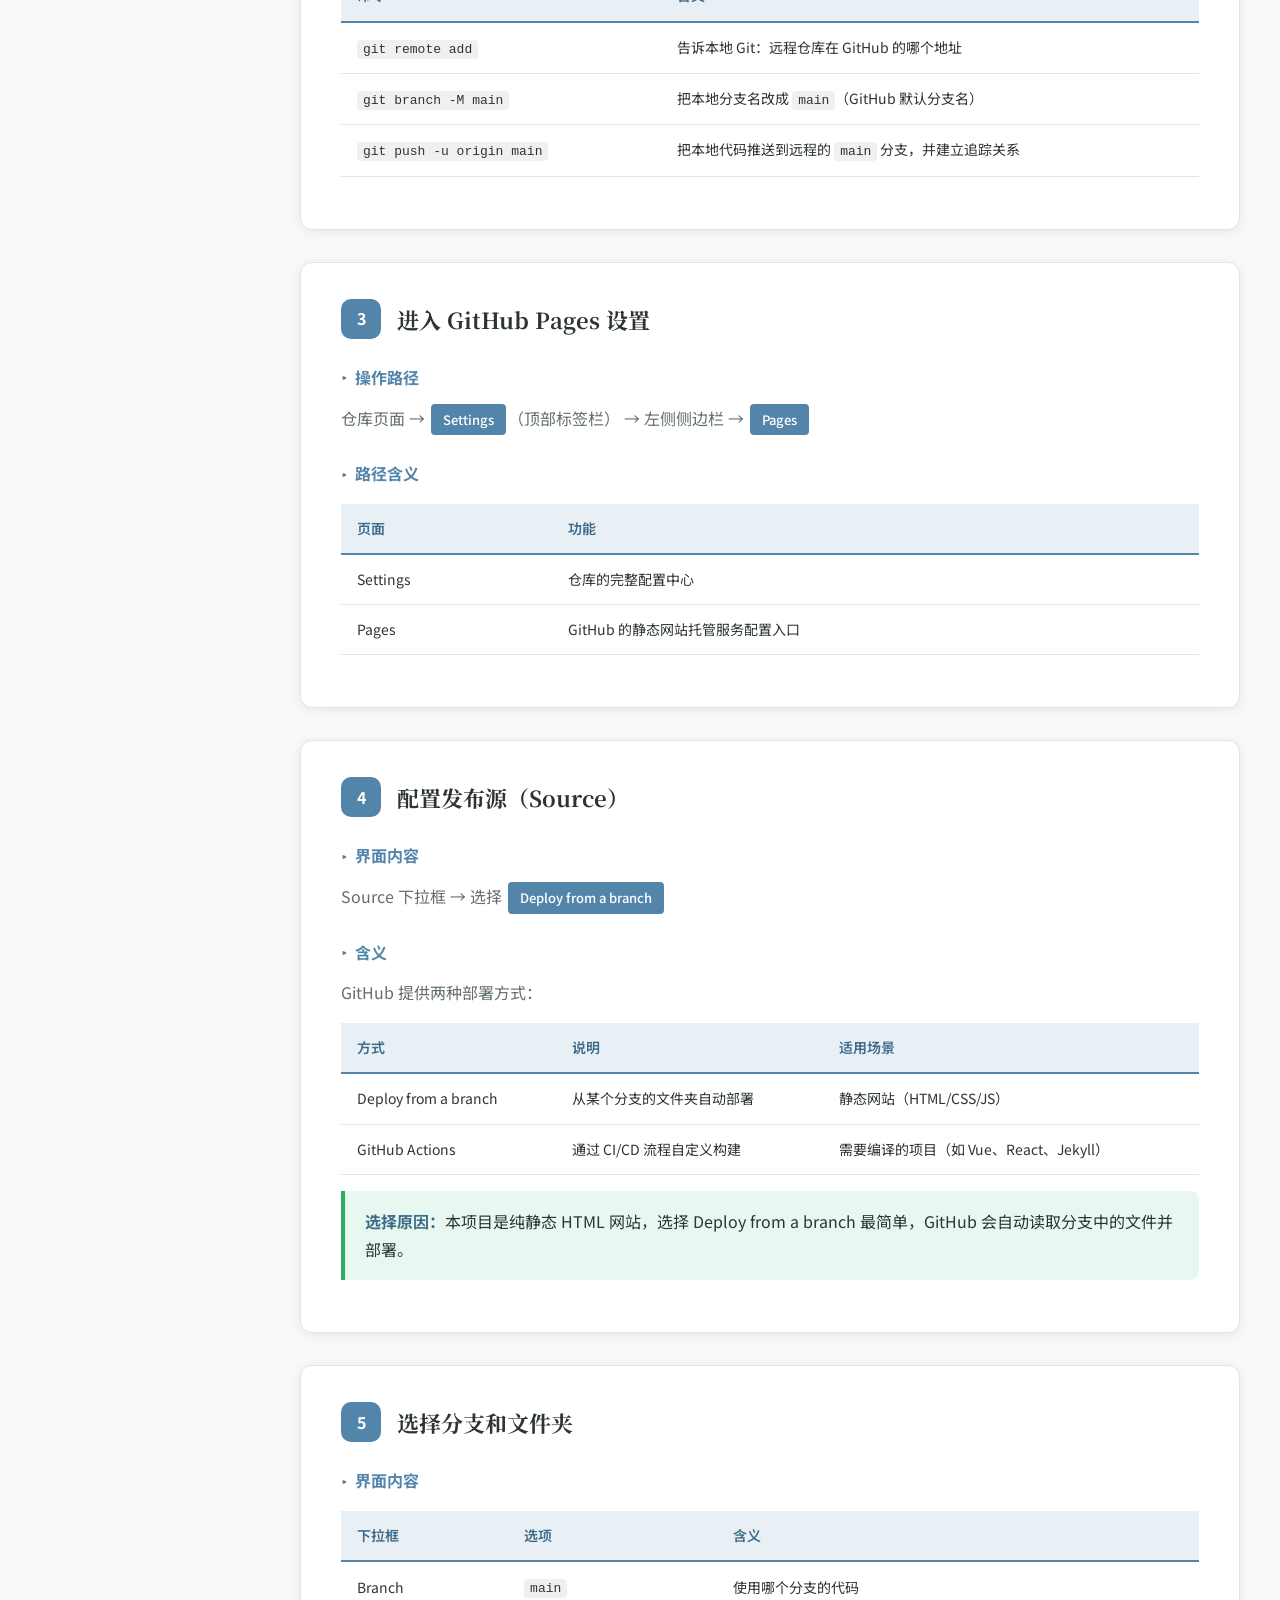
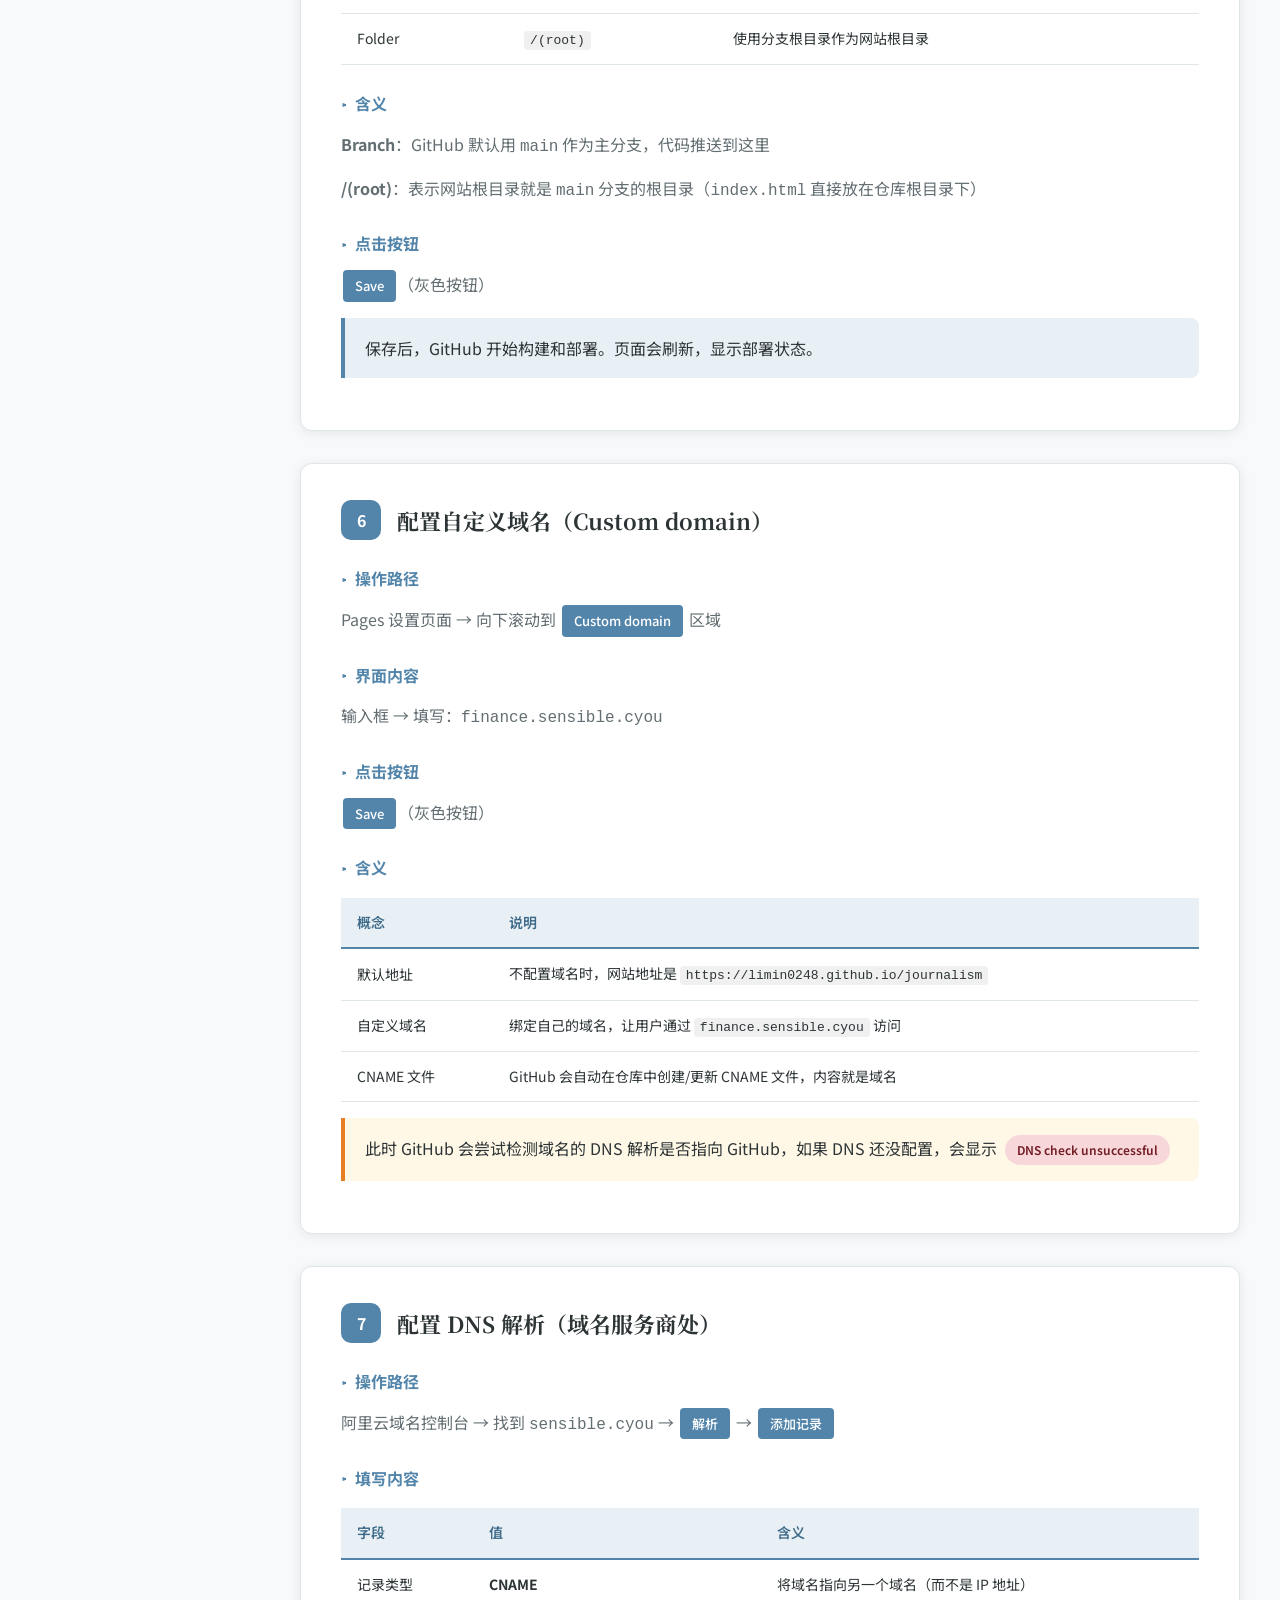
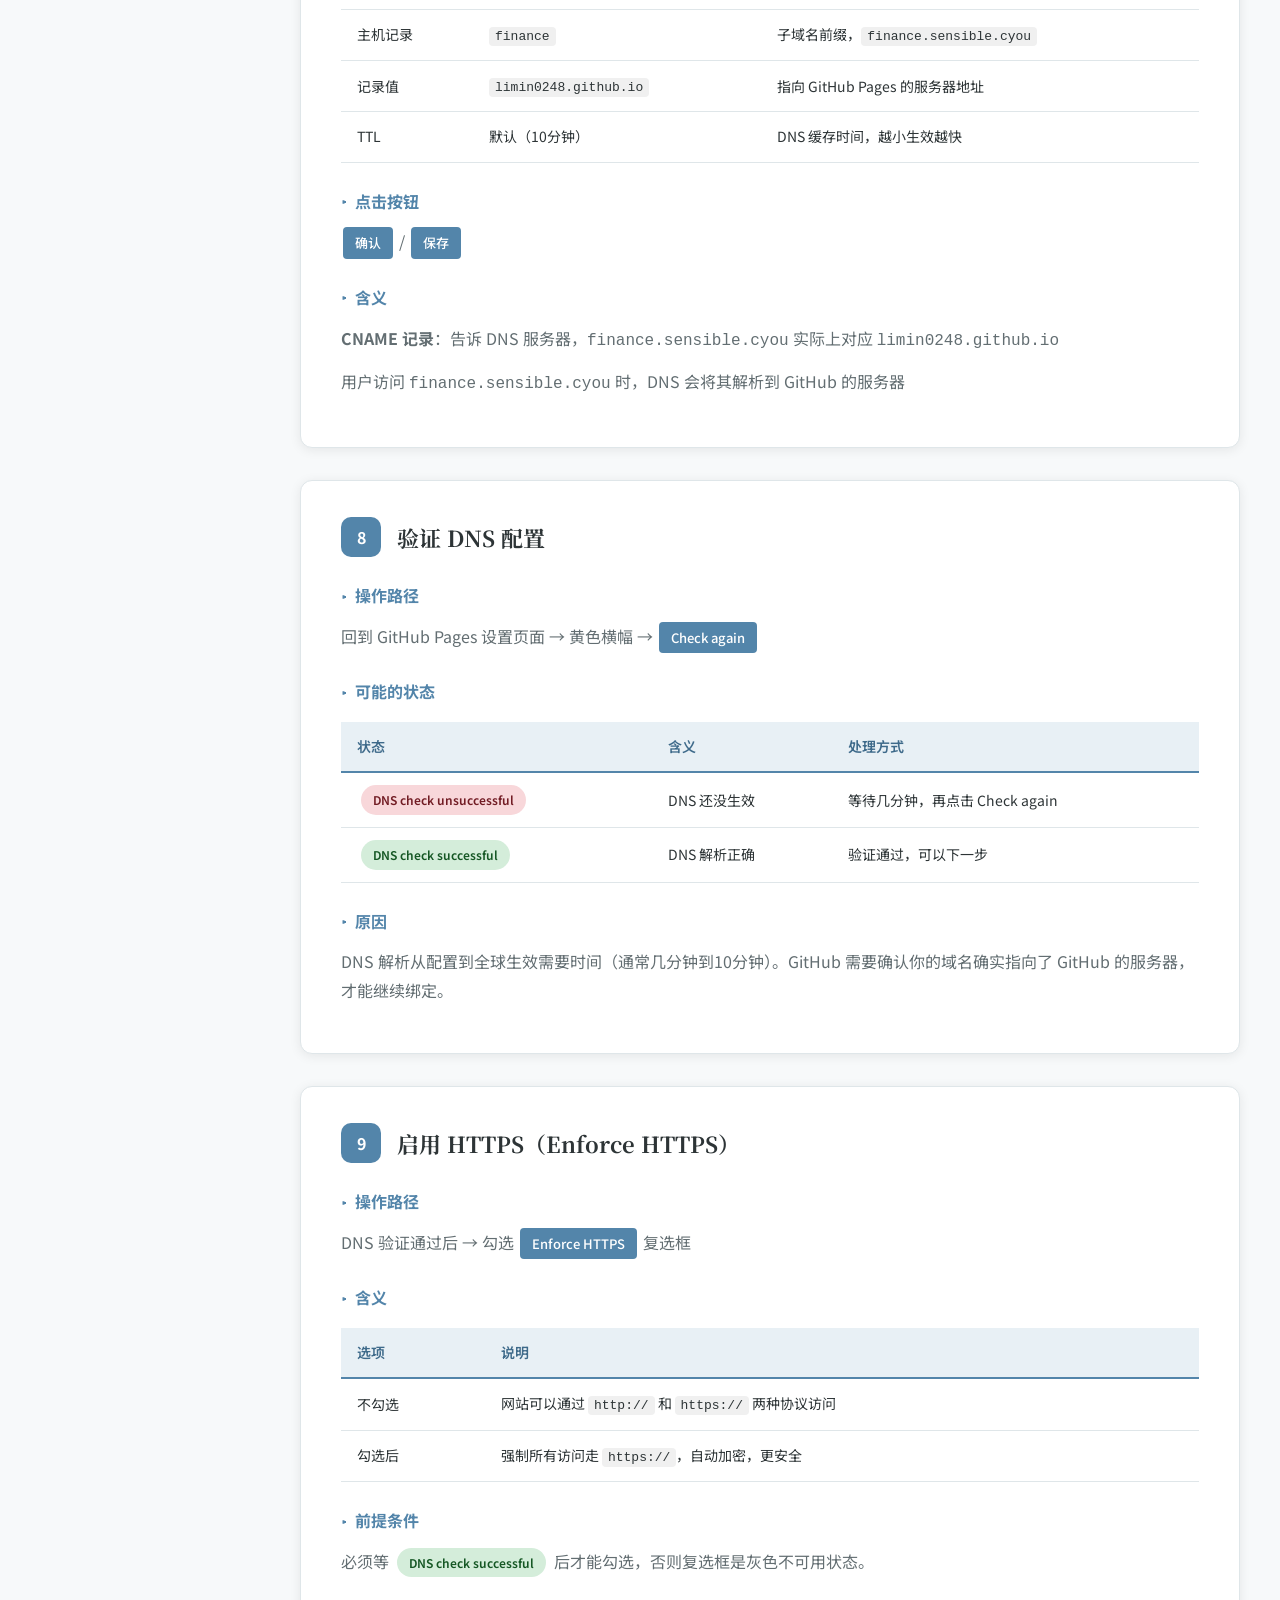
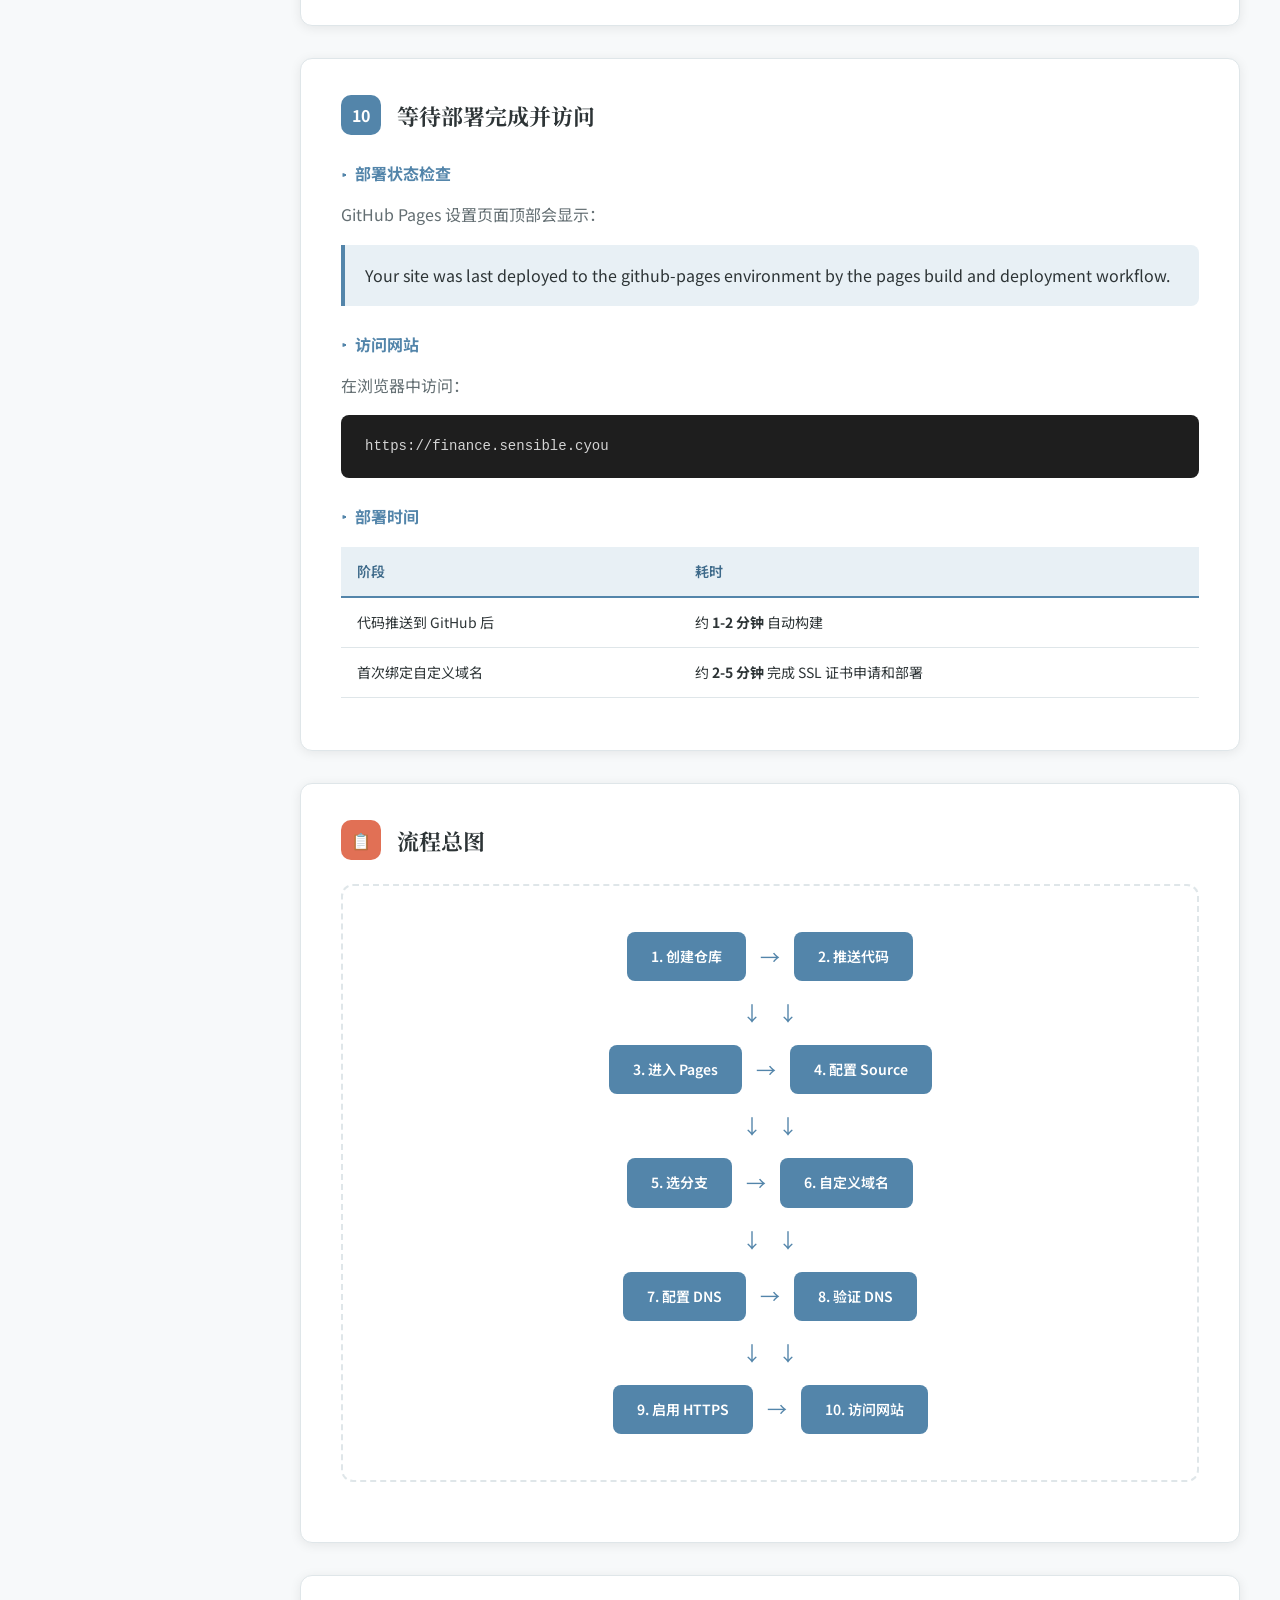
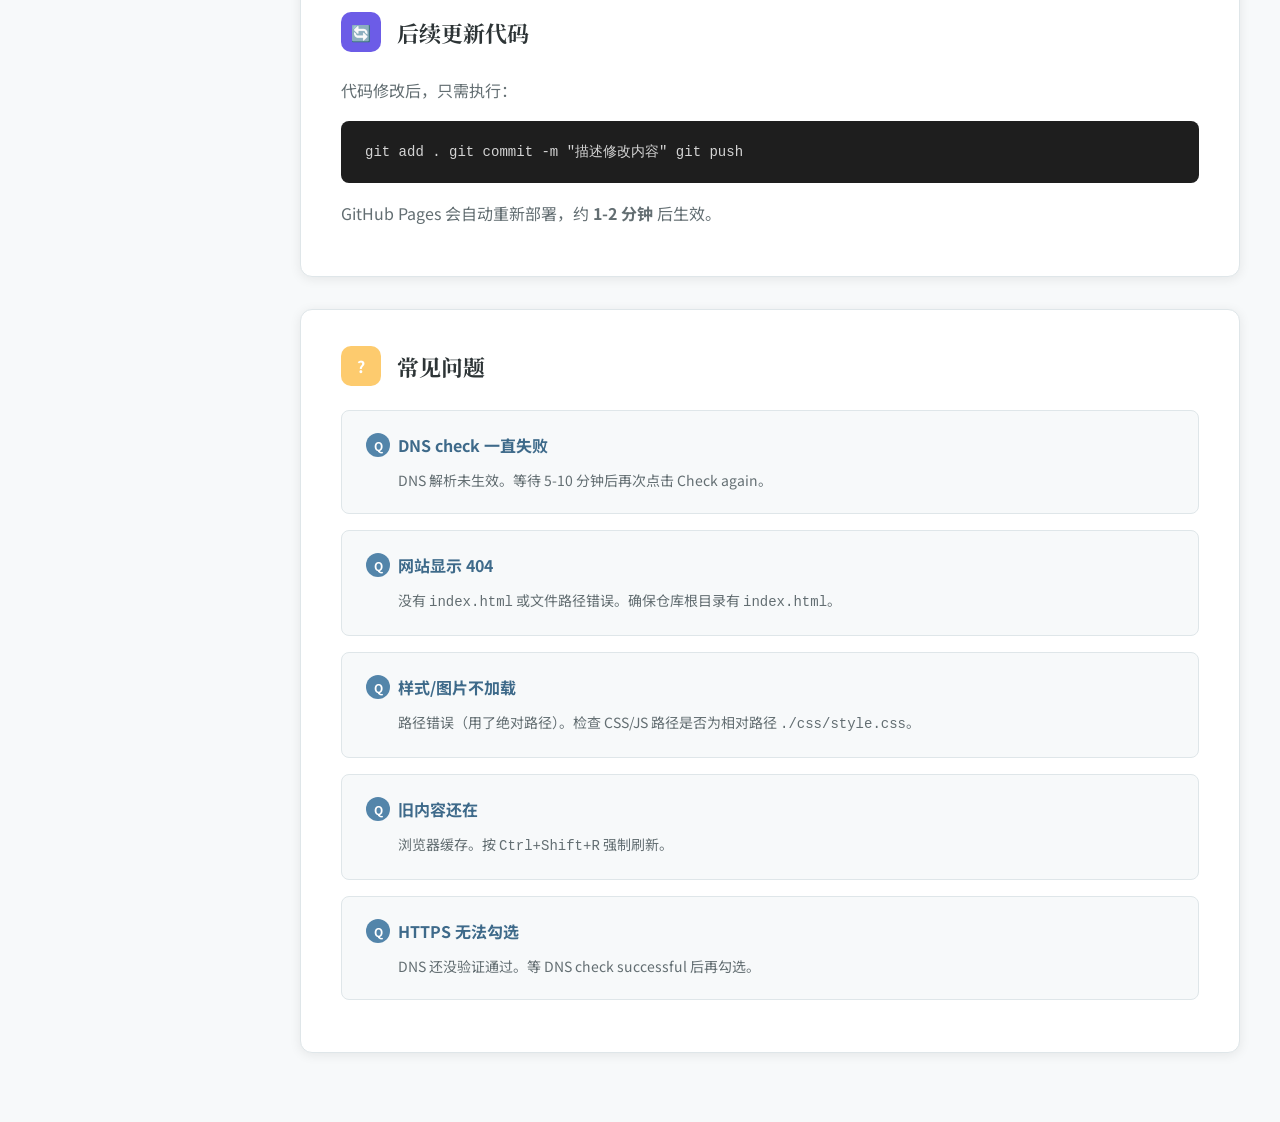
==== commit 8e2a78df: "style: widen main content area to 1300px with balanced padding" ====
--- a/guide.html
+++ b/guide.html
@@ -146,10 +146,8 @@
     /* 主内容区 */
     .main {
       margin-left: 260px;
-      margin-right: 24px;
-      padding-top: 90px;
-      padding-bottom: 60px;
-      max-width: 800px;
+      padding: 90px 40px 60px;
+      max-width: 1300px;
     }
 
     /* Hero */
